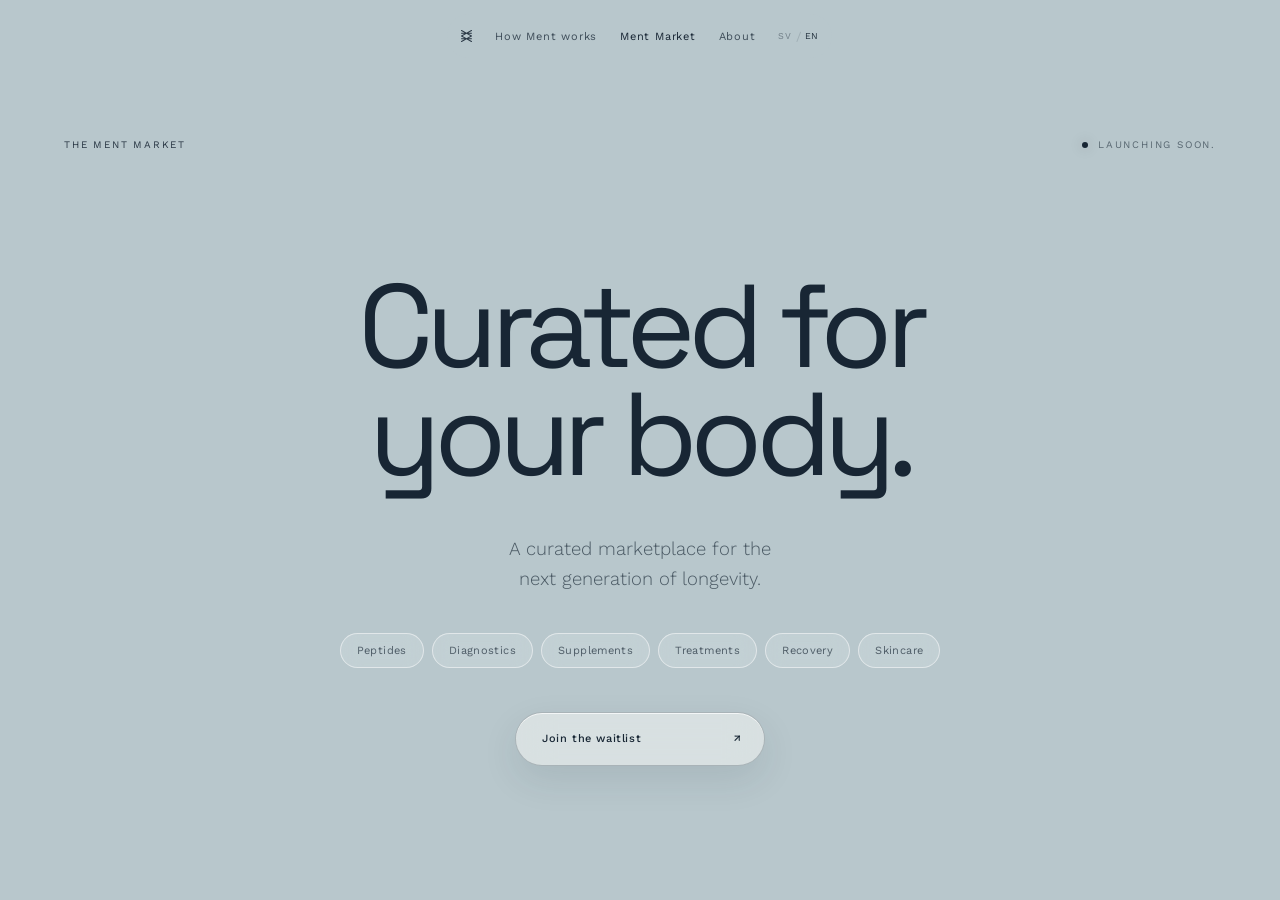
==== ment-market.html @ ce0fe3f0 "Redesign Ment landing pages and connect waitlist" ====
<!DOCTYPE html>
<html lang="sv">
<head>
  <meta charset="utf-8">
  <meta name="viewport" content="width=device-width, initial-scale=1">
  <title>Ment Market — Curated for your body</title>
  <meta name="description" content="The Ment Market. A curated marketplace for the next generation of longevity.">
  <meta name="theme-color" content="#b8c7cc">
  <link rel="icon" type="image/png" href="assets/logo.png">
  <link rel="preconnect" href="https://fonts.googleapis.com">
  <link rel="preconnect" href="https://fonts.gstatic.com" crossorigin>
  <link href="https://fonts.googleapis.com/css2?family=Space+Grotesk:wght@400;500&family=Work+Sans:wght@300;400;500&display=swap" rel="stylesheet">
  <link rel="stylesheet" href="style.css">
  <link rel="stylesheet" href="landing.css">
  <link rel="stylesheet" href="ment-market.css">
</head>
<body class="home-redesign market-page">
  <a class="skip-link" href="#main" data-i18n="skip">Hoppa till innehåll</a>

  <header class="ment-header" id="site-header">
    <div class="ment-header__glass">
      <a class="ment-header__logo" href="index.html" aria-label="Ment">
        <img src="assets/ment-logo.svg" alt="Ment" width="43" height="48">
      </a>
      <nav class="ment-nav" aria-label="Huvudmeny" data-i18n-aria-label="nav.label">
        <a href="index.html#sa-funkar-det" data-i18n="nav.how">Så funkar Ment</a>
        <a href="ment-market.html" class="is-current" aria-current="page" data-i18n="nav.market">Ment Market</a>
        <a href="om-oss.html" data-i18n="nav.about">Om oss</a>
      </nav>
      <div class="ment-header__actions">
        <span class="lang-switch" role="group" aria-label="Språk" data-i18n-aria-label="lang.label">
          <button type="button" data-lang="sv" aria-pressed="true">SV</button>
          <span class="lang-switch__sep" aria-hidden="true">/</span>
          <button type="button" data-lang="en" aria-pressed="false">EN</button>
        </span>
      </div>
    </div>
  </header>

  <main id="main" class="market-hero">
    <div class="market-hero__content">
      <div class="market-hero__topline">
        <p class="market-hero__eyebrow" data-i18n="market.eyebrow">THE MENT MARKET</p>
        <p class="market-hero__status" data-i18n="market.launching">Lanseras snart.</p>
      </div>

      <div class="market-hero__main">
        <h1 data-i18n="market.curated">Utvalt för din kropp.</h1>
        <p class="market-hero__description" data-i18n="market.description">En kurerad marknadsplats för nästa generations longevity.</p>

        <ul class="market-categories" aria-label="Kategorier" data-i18n-aria-label="market.categoriesLabel">
          <li data-i18n="market.category1">Peptider</li>
          <li data-i18n="market.category2">Diagnostik</li>
          <li data-i18n="market.category3">Kosttillskott</li>
          <li data-i18n="market.category4">Behandlingar</li>
          <li data-i18n="market.category5">Återhämtning</li>
          <li data-i18n="market.category6">Hudvård</li>
        </ul>

        <a class="market-hero__cta" href="index.html?waitlist=open#vantelistan">
          <span data-i18n="market.cta">Gå med i väntelistan</span>
          <span aria-hidden="true">↗</span>
        </a>
      </div>
    </div>
  </main>

  <script src="main.js"></script>
</body>
</html>
---- style.css ----
/* ===================================================================
   Ment Markers — landing page
   Design tokens follow the handoff spec exactly; see README.md.
   =================================================================== */

:root {
  /* Ink & text */
  --ink:          #4a3238;
  --ink-deep:     #3a262b;
  --ink-hover:    #5f434a;
  --text-2:       #5f434a;
  --text-3:       #6b4a52;
  --muted:        #9c757f;
  --nav:          #7a5b62;
  --nav-dim:      rgba(122, 91, 98, .55);
  --accent:       #c292a1;
  --selection:    #eacdd2;
  --surface:      #fdf9f6;
  --on-dark:      #fdf7f4;

  /* Card fills */
  --card-72:      rgba(255, 255, 255, .72);
  --card-50:      rgba(255, 255, 255, .5);
  --card-42:      rgba(255, 255, 255, .42);

  /* Lines */
  --line:         rgba(194, 146, 161, .32);
  --line-soft:    rgba(194, 146, 161, .28);
  --line-30:      rgba(194, 146, 161, .3);
  --line-input:   rgba(194, 146, 161, .4);
  --line-strong:  rgba(112, 72, 84, .8);
  --scrim:        rgba(40, 26, 30, .42);

  /* Type */
  --font-display: 'Cormorant Garamond', Georgia, serif;
  --font-body:    'Work Sans', -apple-system, BlinkMacSystemFont, 'Segoe UI', sans-serif;

  /* Rhythm */
  --gutter:       clamp(20px, 4vw, 44px);
  --section-gap:  clamp(120px, 18vh, 190px);

  /* Radii */
  --r-pill:       999px;
  --r-card:       28px;
  --r-value:      20px;
  --r-input:      14px;
  --r-data:       6px;

  /* Shadows */
  --shadow-dialog: 0 30px 80px rgba(74, 50, 56, .3);
  --shadow-header: 0 1px 0 rgba(194, 146, 161, .28);
}

* { box-sizing: border-box; }

html {
  background: var(--surface);
  scroll-behavior: smooth;
  scroll-padding-top: 84px;
}

body {
  margin: 0;
  padding: 0;
  overflow-x: hidden;
  min-height: 100vh;
  font-family: var(--font-body);
  font-weight: 300;
  color: var(--ink);
  -webkit-font-smoothing: antialiased;
  background: linear-gradient(180deg,
    #fdf9f6 0%,  #fdf6f3 9%,  #faeeec 20%, #f5e4e3 30%, #efd9da 38%,
    #e8cfd2 46%, #e0c6ca 54%, #d8c1c4 62%, #d3c2c3 70%, #cfc4c5 78%,
    #cdc6c8 84%, #cdc6c8 100%);
}

::selection { background: var(--selection); }

a { color: var(--text-3); text-decoration: none; transition: color .25s ease; }
a:hover { color: var(--accent); }

h1, h2, h3 { font-family: var(--font-display); font-weight: 300; margin: 0; }
p { margin: 0; }
ul { margin: 0; padding: 0; list-style: none; }
img { display: block; max-width: 100%; }
input, button { font-family: inherit; }

:focus-visible {
  outline: 2px solid var(--ink);
  outline-offset: 3px;
  border-radius: 4px;
}

.sr-only {
  position: absolute; width: 1px; height: 1px;
  padding: 0; margin: -1px; overflow: hidden;
  clip: rect(0 0 0 0); white-space: nowrap; border: 0;
}

.skip-link {
  position: absolute; left: var(--gutter); top: -100px; z-index: 100;
  background: var(--ink); color: var(--on-dark);
  padding: 12px 20px; border-radius: var(--r-pill); font-size: 13px;
  transition: top .2s ease;
}
.skip-link:focus { top: 14px; color: var(--on-dark); }

.eyebrow {
  font-size: 11px;
  letter-spacing: .24em;
  text-transform: uppercase;
  color: var(--muted);
}

/* ── Buttons ─────────────────────────────────────────────────────── */

.btn {
  display: inline-flex;
  align-items: center;
  gap: 12px;
  border: 0;
  border-radius: var(--r-pill);
  font-family: var(--font-body);
  font-size: 13.5px;
  letter-spacing: .03em;
  white-space: nowrap;
  cursor: pointer;
  transition: background .25s ease, color .25s ease;
}

.btn--primary {
  background: var(--ink);
  color: var(--on-dark);
  padding: 14px 16px 14px 26px;
}
.btn--primary:hover { background: var(--ink-hover); color: var(--on-dark); }

.btn__badge {
  display: flex; align-items: center; justify-content: center;
  width: 26px; height: 26px;
  border-radius: var(--r-pill);
  background: rgba(253, 247, 244, .18);
}

.btn--solid { padding: 15px 28px; letter-spacing: .04em; }
.btn--block { justify-content: center; width: 100%; }

.btn--outline {
  background: none;
  color: var(--ink);
  border: 1px solid rgba(74, 50, 56, .4);
  padding: 13px 26px;
  font-size: 13px;
  letter-spacing: .04em;
  align-self: flex-start;
}
.btn--outline:hover { background: rgba(74, 50, 56, .06); }

/* ── Header ──────────────────────────────────────────────────────── */

.site-header {
  position: fixed;
  top: 0; left: 0; right: 0;
  z-index: 50;
  display: flex;
  align-items: center;
  justify-content: space-between;
  gap: 24px;
  padding: 20px var(--gutter);
  background: transparent;
  will-change: transform;
  transition: transform .38s ease, background .3s ease, backdrop-filter .3s ease, box-shadow .3s ease;
}

.site-header.is-stuck {
  background: rgba(253, 249, 246, .82);
  backdrop-filter: blur(14px);
  -webkit-backdrop-filter: blur(14px);
  box-shadow: var(--shadow-header);
}
.site-header.is-hidden {
  transform: translateY(-105%);
  box-shadow: none;
}

.site-header__logo { display: flex; align-items: center; flex-shrink: 0; }
.site-header__logo img { height: 20px; width: auto; }

/* The links scroll horizontally when they no longer fit; the language
   toggle sits outside that scroller so it is always reachable. */
.site-header__right {
  display: flex;
  align-items: center;
  gap: clamp(16px, 2.4vw, 34px);
  min-width: 0;
}

.site-nav {
  display: flex;
  align-items: center;
  gap: clamp(16px, 2.4vw, 34px);
  font-size: 12.5px;
  letter-spacing: .06em;
  overflow-x: auto;
  scrollbar-width: none;
  -webkit-overflow-scrolling: touch;
}
.site-nav::-webkit-scrollbar { display: none; }
.site-nav a { color: var(--nav); white-space: nowrap; flex-shrink: 0; }
.site-nav a:hover,
.site-nav a.is-current { color: var(--ink); }

.lang-switch { display: flex; align-items: center; gap: 7px; flex-shrink: 0; font-size: 12.5px; }
.lang-switch button {
  background: none; border: 0; padding: 0; cursor: pointer;
  font-size: 12.5px; letter-spacing: .06em;
  color: var(--nav-dim);
  transition: color .25s ease;
}
.lang-switch button[aria-pressed="true"] { color: var(--ink); }
.lang-switch__sep { opacity: .4; color: var(--nav); }

.header-spacer { height: 64px; }

/* ── Hero ────────────────────────────────────────────────────────── */

.hero {
  position: relative;
  padding: clamp(40px, 7vh, 90px) var(--gutter) clamp(60px, 9vh, 120px);
}

.hero__title {
  margin-top: clamp(24px, 4vh, 48px);
  font-size: clamp(46px, 9vw, 132px);
  line-height: .92;
  letter-spacing: -.025em;
  max-width: 15ch;
  text-wrap: balance;
}

.hero__grid {
  display: grid;
  grid-template-columns: repeat(auto-fit, minmax(240px, 1fr));
  gap: clamp(32px, 5vw, 64px);
  margin-top: clamp(48px, 8vh, 96px);
  align-items: end;
}

.hero__body {
  max-width: 34ch;
  font-size: 14.5px;
  line-height: 1.8;
  color: var(--text-2);
  text-wrap: pretty;
}

.hero__cta {
  display: flex;
  flex-direction: column;
  align-items: flex-start;
  gap: 14px;
  max-width: 340px;
}
.hero__note { font-size: 12px; color: var(--muted); }

/* ── Din kropp, kartlagd ─────────────────────────────────────────── */

.mapped {
  position: relative;
  display: flex;
  flex-direction: column;
  align-items: center;
  justify-content: center;
  min-height: min(820px, 88vh);
  padding: clamp(90px, 14vh, 170px) var(--gutter) clamp(110px, 17vh, 210px);
}

.mapped__badges { position: absolute; inset: 0; pointer-events: none; }

.badge-float {
  position: absolute;
  left: var(--x);
  top: var(--y);
  animation: drift var(--dur) ease-in-out var(--delay) infinite;
}
.badge-float.drift2 { animation-name: drift2; }

.badge {
  display: inline-block;
  opacity: 0;
  transform: scale(.84);
  transition: opacity .55s ease, transform .7s cubic-bezier(.2, .9, .25, 1);
  border: 1px solid var(--line-strong);
  white-space: nowrap;
  backdrop-filter: blur(3px);
  -webkit-backdrop-filter: blur(3px);
}
.badge.is-in { opacity: 1; transform: scale(1); }

.badge--q {
  border-radius: var(--r-pill);
  padding: 11px 20px;
  font-size: 14px;
  color: var(--ink-deep);
  background: var(--card-72);
}
.badge--d {
  border-radius: var(--r-data);
  padding: 7px 13px;
  font-size: 12px;
  color: var(--ink);
  background: var(--card-50);
}

.mapped__title {
  position: relative;
  z-index: 2;
  text-align: center;
  font-size: clamp(48px, 8vw, 104px);
  line-height: 1;
  letter-spacing: -.02em;
  max-width: 11ch;
}

.mapped__body {
  position: relative;
  z-index: 2;
  margin-top: 26px;
  max-width: 34ch;
  text-align: center;
  font-size: 14px;
  line-height: 1.8;
  color: var(--text-3);
  text-wrap: pretty;
}

@keyframes drift  { 0%, 100% { transform: translateY(0) } 50% { transform: translateY(-14px) } }
@keyframes drift2 { 0%, 100% { transform: translateY(0) } 50% { transform: translateY(11px) } }

/* ── Vad vi mäter ────────────────────────────────────────────────── */

.measure {
  position: relative;
  display: grid;
  grid-template-columns: repeat(auto-fit, minmax(280px, 1fr));
  gap: clamp(40px, 6vw, 70px);
  align-items: start;
  padding: 0 var(--gutter) var(--section-gap);
}

.measure__nav { display: flex; flex-direction: column; gap: 14px; }
.measure__nav .eyebrow { margin-bottom: 6px; }

.measure__tabs { display: flex; flex-direction: column; gap: 14px; align-items: flex-start; }
.measure__tabs button {
  background: none; border: 0; padding: 0;
  text-align: left;
  cursor: pointer;
  font-family: var(--font-display);
  font-weight: 300;
  font-size: 26px;
  line-height: 1.25;
  color: var(--nav-dim);
  transition: color .25s ease, font-size .25s ease;
}
.measure__tabs button[aria-selected="true"] { font-size: 30px; color: var(--ink); }
.measure__tabs button:hover { color: var(--text-3); }

.measure__panel {
  display: flex;
  flex-direction: column;
  gap: 22px;
  padding-top: 52px;
}
.measure__panel:focus-visible { outline-offset: 8px; }

.measure__source {
  max-width: 56ch;
  font-size: 14px;
  line-height: 1.8;
  color: var(--text-2);
  text-wrap: pretty;
}

.chips { display: flex; flex-wrap: wrap; gap: 9px; max-width: 760px; }
.chip {
  border-radius: var(--r-pill);
  padding: 8px 16px;
  font-size: 13px;
  color: var(--ink-deep);
  background: var(--card-72);
  border: 1px solid var(--line-strong);
}

/* ── Från data till beslut ───────────────────────────────────────── */

.steps { position: relative; padding: 0 var(--gutter) var(--section-gap); }

.steps__title {
  margin: 18px 0 clamp(24px, 4vh, 48px);
  font-size: clamp(34px, 5vw, 64px);
  line-height: 1.05;
  letter-spacing: -.02em;
}

.step {
  display: grid;
  grid-template-columns: repeat(auto-fit, minmax(240px, 1fr));
  gap: clamp(28px, 5vw, 72px);
  align-items: center;
  padding: clamp(28px, 4vw, 52px) 0;
}
.step + .step { border-top: 1px solid var(--line-soft); }

.step__text { display: flex; flex-direction: column; gap: 12px; max-width: 34ch; }
.step__num { font-family: var(--font-display); font-size: 34px; line-height: 1; color: var(--accent); }
.step__heading { font-size: 30px; line-height: 1.1; }
.step__body { font-size: 14px; line-height: 1.8; color: var(--text-2); }

.step__media {
  position: relative;
  width: clamp(150px, 17vw, 210px);
  aspect-ratio: 1;
  border-radius: var(--r-pill);
  background: var(--card-42);
  border: 1px solid var(--line-30);
  overflow: hidden;
  justify-self: center;
}
.step__media img { position: absolute; inset: 0; width: 100%; height: 100%; object-fit: cover; }

/* ── Founding members ────────────────────────────────────────────── */

.founding { position: relative; padding: 0 var(--gutter) var(--section-gap); }

.founding__grid {
  display: grid;
  grid-template-columns: repeat(auto-fit, minmax(300px, 1fr));
  gap: clamp(36px, 6vw, 80px);
  align-items: start;
  border-top: 1px solid var(--line);
  padding-top: 22px;
}

.founding__intro { display: flex; flex-direction: column; gap: 18px; max-width: 34ch; }
.founding__title { font-size: clamp(34px, 5vw, 64px); line-height: 1.02; letter-spacing: -.02em; }
.founding__body { font-size: 14px; line-height: 1.8; color: var(--text-2); text-wrap: pretty; }

.offer {
  display: flex;
  flex-direction: column;
  gap: 24px;
  background: var(--card-50);
  border: 1px solid var(--line);
  border-radius: var(--r-card);
  padding: clamp(26px, 3vw, 38px);
}

.offer__price { display: flex; align-items: baseline; gap: 12px; flex-wrap: wrap; }
.offer__amount {
  font-family: var(--font-display);
  font-size: clamp(40px, 5vw, 58px);
  line-height: 1;
  letter-spacing: -.02em;
}
.offer__qualifier { font-size: 12px; letter-spacing: .04em; color: var(--muted); }

.offer__list {
  display: flex;
  flex-direction: column;
  gap: 12px;
  padding: 18px 0;
  border-top: 1px solid var(--line-soft);
  border-bottom: 1px solid var(--line-soft);
  font-size: 13.5px;
  color: var(--ink);
}

.offer button { align-self: flex-start; }
.offer__fineprint { font-size: 11.5px; line-height: 1.7; color: var(--muted); }

/* ── Väntelistan ─────────────────────────────────────────────────── */

.waitlist {
  position: relative;
  min-height: min(980px, 100vh);
  overflow: hidden;
  padding: 79px var(--gutter) 0;
}

.waitlist__portrait {
  position: absolute;
  right: 0;
  bottom: 0;
  height: min(100%, 940px);
  max-width: 60%;
  pointer-events: none;
}
.waitlist__portrait img {
  height: 100%;
  width: auto;
  object-fit: contain;
  object-position: bottom right;
}

.waitlist__content {
  position: relative;
  z-index: 2;
  display: flex;
  flex-direction: column;
  gap: 28px;
  width: min(46%, 560px);
}

.waitlist__title {
  font-size: clamp(52px, 8vw, 96px);
  line-height: .98;
  letter-spacing: -.02em;
  color: var(--ink);
}

.waitlist__body {
  width: 260px;
  max-width: 100%;
  font-size: 13.5px;
  line-height: 1.8;
  color: var(--text-3);
  text-wrap: pretty;
}

.waitlist__form {
  display: flex;
  align-items: center;
  gap: 14px;
  width: min(320px, 80vw);
  border-bottom: 1px solid rgba(74, 50, 56, .35);
  padding-bottom: 11px;
}
.waitlist__form input {
  flex: 1;
  min-width: 0;
  background: none;
  border: none;
  outline: none;
  font-size: 13.5px;
  font-weight: 300;
  color: var(--ink);
}
.waitlist__form input::placeholder { color: rgba(74, 50, 56, .5); }
.waitlist__form button {
  background: none; border: 0; padding: 0; cursor: pointer;
  font-size: 13.5px; letter-spacing: .04em;
  color: var(--ink);
  white-space: nowrap;
}
.waitlist__form button:hover { color: var(--text-3); }

/* ── Om oss ──────────────────────────────────────────────────────── */

.about-intro {
  position: relative;
  padding: clamp(40px, 7vh, 90px) var(--gutter) clamp(70px, 10vh, 130px);
}
.about-intro__title {
  margin-top: clamp(24px, 4vh, 44px);
  font-size: clamp(44px, 8vw, 112px);
  line-height: .94;
  letter-spacing: -.025em;
  max-width: 16ch;
  text-wrap: balance;
}
.about-intro__grid {
  display: grid;
  grid-template-columns: repeat(auto-fit, minmax(260px, 1fr));
  gap: clamp(32px, 5vw, 64px);
  margin-top: clamp(48px, 8vh, 88px);
  align-items: start;
}
.about-intro__body {
  max-width: 36ch;
  font-size: 14.5px;
  line-height: 1.8;
  color: var(--text-2);
  text-wrap: pretty;
}
.about-intro__body--muted { color: var(--muted); }

.founders { position: relative; padding: 0 var(--gutter) clamp(110px, 16vh, 180px); }

.founders__label {
  display: flex;
  justify-content: space-between;
  gap: 32px;
  flex-wrap: wrap;
  border-top: 1px solid var(--line);
  padding-top: 20px;
}

.founders__grid {
  display: grid;
  grid-template-columns: repeat(auto-fit, minmax(300px, 1fr));
  gap: clamp(40px, 6vw, 72px);
  margin-top: clamp(40px, 6vh, 64px);
}

.founder { display: flex; flex-direction: column; gap: 22px; }
.founder__portrait {
  position: relative;
  width: clamp(180px, 22vw, 260px);
  aspect-ratio: 1;
  border-radius: var(--r-pill);
  overflow: hidden;
  background: var(--card-42);
  border: 1px solid var(--line-30);
}
.founder__portrait img { position: absolute; inset: 0; width: 100%; height: 100%; object-fit: cover; }
.founder__name { font-size: 34px; line-height: 1.1; }
.founder__role { margin-top: 8px; }
.founder__bio {
  max-width: 44ch;
  font-size: 14px;
  line-height: 1.85;
  color: var(--text-2);
  text-wrap: pretty;
}

.values { position: relative; padding: 0 var(--gutter) clamp(110px, 16vh, 180px); }
.values__title {
  margin-bottom: clamp(32px, 5vh, 56px);
  font-size: clamp(32px, 4.6vw, 58px);
  line-height: 1.05;
  letter-spacing: -.02em;
}
.values__grid {
  display: grid;
  grid-template-columns: repeat(auto-fit, minmax(280px, 1fr));
  gap: clamp(24px, 3vw, 40px);
}
.value {
  display: flex;
  flex-direction: column;
  gap: 12px;
  background: var(--card-42);
  border: 1px solid var(--line-30);
  border-radius: var(--r-value);
  padding: 26px 28px;
}
.value__title { font-size: 26px; line-height: 1.15; }
.value__body { font-size: 13.5px; line-height: 1.8; color: var(--text-2); }

.about-waitlist {
  position: relative;
  display: flex;
  flex-direction: column;
  align-items: center;
  gap: 26px;
  padding: clamp(90px, 14vh, 150px) var(--gutter);
}
.about-waitlist__title {
  text-align: center;
  font-size: clamp(38px, 6vw, 84px);
  line-height: 1;
  letter-spacing: -.02em;
  max-width: 18ch;
  text-wrap: balance;
}
.about-waitlist__body {
  max-width: 34ch;
  text-align: center;
  font-size: 13.5px;
  line-height: 1.8;
  color: var(--text-3);
}
.about-waitlist .waitlist__form { width: min(340px, 86vw); }

/* ── Footer ──────────────────────────────────────────────────────── */

.site-footer {
  position: relative;
  display: flex;
  justify-content: space-between;
  align-items: center;
  gap: 24px;
  flex-wrap: wrap;
  padding: 26px var(--gutter) 34px;
  font-size: 11.5px;
  color: rgba(74, 50, 56, .7);
}
.site-footer__mark { letter-spacing: .18em; }
.site-footer a { color: rgba(74, 50, 56, .9); }

/* ── Responsive ──────────────────────────────────────────────────── */

@media (max-width: 900px) {
  /* Stacked treatment: text in flow first, portrait beneath it. */
  .waitlist {
    display: flex;
    flex-direction: column;
    min-height: 0;
    padding: clamp(60px, 10vh, 90px) var(--gutter) 0;
  }
  .waitlist__content { width: 100%; order: 1; }
  .waitlist__portrait {
    position: relative;
    order: 2;
    right: auto; bottom: auto;
    height: auto;
    max-width: 100%;
    width: min(520px, 100%);
    margin: 40px auto 0;
  }
  .waitlist__portrait img { width: 100%; height: auto; }
  .waitlist__body { width: 100%; max-width: 40ch; }
}

@media (max-width: 640px) {
  html { scroll-padding-top: 76px; }
  .site-nav { font-size: 12px; }
  .mapped { min-height: min(680px, 82vh); }
  .badge--q { font-size: 12.5px; padding: 9px 15px; }
  .badge--d { font-size: 11px; padding: 6px 10px; }
  .measure__panel { padding-top: 8px; }
  .step__media { width: min(210px, 62vw); }
}

/* ── Reduced motion ──────────────────────────────────────────────── */

@media (prefers-reduced-motion: reduce) {
  html { scroll-behavior: auto; }
  .badge-float { animation: none; }
  .badge { opacity: 1; transform: none; transition: none; }
  * { transition-duration: .01ms !important; }
}
---- landing.css ----
/* Ment 2026 landing page — scoped so om-oss.html keeps its original layout. */
.home-redesign {
  --ment-ink: #182634;
  --ment-ink-soft: #344552;
  --ment-blue: #b8c7cc;
  --ment-blue-light: #d9e1e3;
  --ment-mist: #edf0ed;
  --ment-cream: #f3f0e9;
  --ment-warm: #d7c8ba;
  --ment-line: rgba(24, 38, 52, .18);
  --ment-glass: rgba(241, 245, 245, .58);
  --ment-display: 'Space Grotesk', sans-serif;
  --ment-body: 'Work Sans', sans-serif;
  margin: 0;
  color: var(--ment-ink);
  background: var(--ment-blue);
  font-family: var(--ment-body);
  font-weight: 400;
}

.home-redesign h1,
.home-redesign h2,
.home-redesign h3 { font-family: var(--ment-display); font-weight: 500; }
.home-redesign .skip-link { background: var(--ment-ink); }
.home-redesign .ment-kicker {
  font-size: 11px;
  font-weight: 600;
  letter-spacing: .2em;
  line-height: 1.4;
  text-transform: uppercase;
}

/* Glass navigation */
.ment-header {
  position: fixed;
  z-index: 100;
  top: 14px;
  left: 0;
  right: 0;
  display: flex;
  justify-content: center;
  padding: 0 9px;
  pointer-events: none;
  transition: transform .35s ease;
}
.ment-header.is-hidden { transform: translateY(-140%); }
.ment-header__glass {
  width: fit-content;
  max-width: 100%;
  min-height: 44px;
  display: grid;
  grid-template-columns: 11px auto auto;
  align-items: center;
  gap: 23px;
  padding: 4px 13px;
  border: 1px solid transparent;
  border-radius: 999px;
  background: transparent;
  box-shadow: none;
  backdrop-filter: blur(0) saturate(100%);
  -webkit-backdrop-filter: blur(0) saturate(100%);
  pointer-events: auto;
  transition: background .35s ease, border-color .35s ease, box-shadow .35s ease, backdrop-filter .35s ease;
}
.ment-header.is-stuck .ment-header__glass {
  border-color: rgba(255,255,255,.2);
  background: rgba(61,75,92,.66);
  box-shadow: inset 0 1px 0 rgba(255,255,255,.15), 0 14px 38px rgba(25,38,49,.16);
  backdrop-filter: blur(20px) saturate(115%);
  -webkit-backdrop-filter: blur(20px) saturate(115%);
}
.ment-header__logo { display: inline-flex; align-items: center; }
.ment-header__logo img { width: 11px; height: auto; opacity: .9; transition: filter .35s ease; }
.ment-header.is-stuck .ment-header__logo img { filter: brightness(0) invert(1); }
.ment-nav { display: flex; align-items: center; justify-content: center; gap: 23px; }
.ment-nav a {
  color: rgba(24,38,52,.9);
  font-size: 11px;
  font-weight: 400;
  letter-spacing: .07em;
  white-space: nowrap;
  transition: color .35s ease, opacity .25s ease;
}
.ment-nav a:hover { opacity: .62; }
.ment-header.is-stuck .ment-nav a { color: rgba(255,255,255,.9); }
.ment-header__actions { display: flex; align-items: center; gap: 14px; }
.home-redesign .lang-switch { gap: 4px; }
.home-redesign .lang-switch button { color: rgba(24,38,52,.45); font-size: 9px; transition: color .35s ease; }
.home-redesign .lang-switch button[aria-pressed="true"] { color: rgba(24,38,52,.92); }
.home-redesign .lang-switch__sep { color: rgba(24,38,52,.38); transition: color .35s ease; }
.home-redesign .ment-header.is-stuck .lang-switch button { color: rgba(255,255,255,.5); }
.home-redesign .ment-header.is-stuck .lang-switch button[aria-pressed="true"] { color: rgba(255,255,255,.96); }
.home-redesign .ment-header.is-stuck .lang-switch__sep { color: rgba(255,255,255,.45); }
.header-cta {
  display: none;
  align-items: center;
  min-height: 44px;
  padding: 0 17px;
  border-radius: 999px;
  background: var(--ment-ink);
  color: white;
  font-size: 12px;
  font-weight: 500;
  letter-spacing: .03em;
}
.header-cta:hover { color: white; background: #30414e; }

/* Hero */
.ment-hero {
  position: relative;
  min-height: 100svh;
  overflow: hidden;
  display: grid;
  place-items: start center;
  padding: clamp(108px, 13vh, 142px) clamp(22px, 5vw, 72px) 44px;
  color: var(--ment-ink);
  background: var(--ment-blue);
  isolation: isolate;
}
.ment-hero::before { content: ''; position: absolute; inset: 0; z-index: -2; pointer-events: none; }
.ment-hero__copy {
  position: relative;
  z-index: 3;
  width: min(760px, 100%);
  text-align: center;
  display: flex;
  flex-direction: column;
  align-items: center;
}
.ment-hero__copy h1 {
  max-width: none;
  font-size: clamp(25px, 2.5vw, 38px);
  line-height: 1.3;
  letter-spacing: .15em;
  text-transform: uppercase;
  text-wrap: balance;
}
.ment-hero__copy h1 span { display: block; }
.ment-hero__copy h1 span + span { margin-top: clamp(18px, 2.3vh, 30px); }
.ment-hero__body {
  max-width: 54ch;
  margin-top: 24px;
  color: rgba(24, 38, 52, .74);
  font-size: clamp(14px, 1.2vw, 17px);
  line-height: 1.72;
  text-wrap: balance;
}
.glass-button {
  display: inline-flex;
  align-items: center;
  justify-content: space-between;
  gap: 28px;
  min-width: 228px;
  min-height: 56px;
  margin-top: 28px;
  padding: 0 12px 0 24px;
  border: 1px solid rgba(24, 38, 52, .25);
  border-radius: 999px;
  color: var(--ment-ink);
  background: rgba(249,249,246,.72);
  box-shadow: inset 0 1px 0 rgba(255,255,255,.82), 0 14px 35px rgba(34,48,58,.1);
  backdrop-filter: blur(15px);
  -webkit-backdrop-filter: blur(15px);
  font-size: 12px;
  font-weight: 600;
  letter-spacing: .1em;
  text-transform: uppercase;
}
.glass-button > span:last-child {
  display: grid;
  place-items: center;
  width: 34px;
  height: 34px;
  border-radius: 50%;
  background: rgba(184,199,204,.52);
}
.glass-button:hover { color: var(--ment-ink); transform: translateY(-2px); }
.ment-hero__flower {
  position: absolute;
  z-index: 1;
  left: 50%;
  bottom: 5%;
  width: min(760px, 72vh, 70vw);
  aspect-ratio: 1;
  transform: translateX(-50%);
}
.ment-hero__flower-animation { position: absolute; z-index: 1; inset: 0; width: 100%; height: 100%; object-fit: contain; filter: drop-shadow(0 28px 30px rgba(67,67,60,.12)); }
.ment-hero__caption {
  position: absolute;
  z-index: 4;
  left: 50%;
  bottom: 18px;
  width: min(680px, calc(100% - 44px));
  transform: translateX(-50%);
  color: rgba(24,38,52,.7);
  font-size: clamp(12px, 1.05vw, 14px);
  line-height: 1.5;
  letter-spacing: .015em;
  text-align: center;
  text-wrap: balance;
}
.ment-hero__flower-cta {
  position: absolute;
  z-index: 3;
  left: 50%;
  top: 51%;
  transform: translate(-50%, -50%);
  display: grid;
  place-items: center;
  width: clamp(178px, 16vw, 280px);
  min-height: clamp(54px, 5.4vw, 78px);
  border: 1px solid rgba(255,255,255,.32);
  border-radius: 999px;
  color: rgba(255,255,255,.94);
  background: rgba(61,75,92,.66);
  box-shadow: inset 0 1px 0 rgba(255,255,255,.15), 0 14px 38px rgba(25,38,49,.16);
  font-size: clamp(13px, 1.35vw, 20px);
  font-weight: 400;
  letter-spacing: .24em;
  text-transform: uppercase;
  backdrop-filter: blur(20px) saturate(115%);
  -webkit-backdrop-filter: blur(20px) saturate(115%);
}
.ment-hero__flower-cta:hover { color: white; background: rgba(61,75,92,.82); }
.ment-hero__flower-fallback { position: absolute; inset: 14%; opacity: .9; filter: drop-shadow(0 28px 30px rgba(67,67,60,.14)); }
.ment-hero__flower-fallback::after {
  content: '';
  position: absolute;
  inset: 28%;
  border-radius: 50%;
  background: radial-gradient(circle, #a89783 0 9%, #d2c4b2 28%, #eee8dd 58%, rgba(238,232,221,0) 72%);
}
.ment-hero__flower-fallback span {
  position: absolute;
  left: 25%; top: 8%;
  width: 50%; height: 84%;
  border-radius: 50% 45% 55% 48%;
  transform-origin: 50% 62%;
  background: radial-gradient(ellipse at 50% 20%, #fff 0, #e9e2d7 46%, #c4b29c 100%);
  box-shadow: inset 0 -10px 28px rgba(122,100,76,.18);
}
.ment-hero__flower-fallback span:nth-child(2) { transform: rotate(60deg); }
.ment-hero__flower-fallback span:nth-child(3) { transform: rotate(120deg); }
.ment-hero__flower-fallback span:nth-child(4) { transform: rotate(180deg); }
.ment-hero__flower-fallback span:nth-child(5) { transform: rotate(240deg); }
.ment-hero__flower-fallback span:nth-child(6) { transform: rotate(300deg); }

.signal-strip {
  display: flex;
  justify-content: space-between;
  gap: 28px;
  overflow: hidden;
  padding: 18px clamp(22px, 5vw, 72px);
  border-bottom: 1px solid var(--ment-line);
  background: var(--ment-ink);
  color: white;
  font-size: 10px;
  letter-spacing: .18em;
  white-space: nowrap;
}
.signal-strip span::before { content: '✦'; margin-right: clamp(18px, 3vw, 42px); color: var(--ment-blue); }

/* Product story */
.platform { min-height: 900px; display: grid; grid-template-columns: .82fr 1.18fr; gap: clamp(50px, 7vw, 110px); align-items: center; padding: clamp(90px, 12vw, 170px) clamp(22px, 5vw, 72px); background: var(--ment-blue); }
.platform__intro h2 { margin-top: 24px; font-size: clamp(48px, 6.5vw, 96px); line-height: .98; letter-spacing: -.055em; }
.platform__intro > p:last-child { max-width: 42ch; margin-top: 34px; color: rgba(24,38,52,.72); font-size: 15px; line-height: 1.75; }
.platform__visual { position: relative; min-height: 640px; }
.twin-card { position: absolute; padding: 24px; border: 1px solid rgba(255,255,255,.55); border-radius: 24px; background: rgba(243,246,246,.58); box-shadow: 0 28px 70px rgba(36,54,64,.11); backdrop-filter: blur(18px); -webkit-backdrop-filter: blur(18px); }
.twin-card__label { display: block; font-size: 9px; font-weight: 600; letter-spacing: .16em; opacity: .6; }
.twin-card--score { top: 4%; left: 4%; width: 240px; height: 248px; }
.twin-card--score strong { position: relative; z-index: 2; display: inline-block; margin-top: 58px; font-size: 68px; font-weight: 400; line-height: 1; }
.twin-card--score small { font-size: 12px; opacity: .58; }
.score-ring { position: absolute; right: 18px; bottom: 14px; width: 145px; height: 145px; border: 1px solid rgba(24,38,52,.15); border-radius: 50%; box-shadow: inset 0 0 0 17px rgba(255,255,255,.16), inset 0 0 0 18px rgba(24,38,52,.08); }
.score-ring::after { content: ''; position: absolute; top: 12px; left: 50%; width: 8px; height: 8px; border-radius: 50%; background: var(--ment-ink); }
.twin-card--trend { top: 27%; right: 0; width: min(390px, 66%); height: 250px; }
.twin-card--trend strong, .twin-card--action strong { display: block; max-width: 18ch; margin-top: 20px; font-size: 20px; line-height: 1.35; }
.twin-card--trend svg { position: absolute; left: 22px; right: 22px; bottom: 20px; width: calc(100% - 44px); height: 95px; overflow: visible; }
.twin-card--trend path { fill: none; stroke: var(--ment-ink); stroke-width: 2; }
.twin-card--action { left: 14%; bottom: 0; width: min(390px, 68%); min-height: 210px; }
.twin-card--action p { margin-top: 14px; color: rgba(24,38,52,.66); font-size: 12px; line-height: 1.6; }
.data-orbit { position: absolute; inset: 8%; border: 1px solid rgba(24,38,52,.15); border-radius: 50%; animation: orbit 38s linear infinite; }
.data-orbit::before { content: ''; position: absolute; inset: 20%; border: 1px dashed rgba(24,38,52,.16); border-radius: 50%; }
.data-orbit span { position: absolute; display: grid; place-items: center; width: 54px; height: 32px; border: 1px solid rgba(255,255,255,.7); border-radius: 999px; background: rgba(243,246,246,.65); font-size: 10px; }
.data-orbit span:nth-child(1) { top: 4%; left: 42%; }.data-orbit span:nth-child(2) { right: -3%; top: 45%; }.data-orbit span:nth-child(3) { bottom: 2%; left: 38%; }.data-orbit span:nth-child(4) { left: -3%; top: 45%; }
@keyframes orbit { to { transform: rotate(360deg); } }
@property --glow-x { syntax: '<percentage>'; inherits: false; initial-value: 0%; }
@property --glow-y { syntax: '<percentage>'; inherits: false; initial-value: 0%; }
@keyframes glow-border-path {
  0%, 100% { --glow-x: 0%; --glow-y: 0%; }
  25% { --glow-x: 100%; --glow-y: 0%; }
  50% { --glow-x: 100%; --glow-y: 100%; }
  75% { --glow-x: 0%; --glow-y: 100%; }
}

/* Ment digital twin — original 2.5D avatar from the supplied design export. */
.platform.platform--avatar {
  --avatar-bleed: clamp(140px, 18vh, 190px);
  position: relative;
  z-index: 1;
  display: block;
  min-height: 900px;
  overflow: visible;
  padding: clamp(82px, 9vh, 110px) clamp(22px, 7vw, 94px) clamp(110px, 13vh, 150px);
  color: var(--ment-ink);
  background: var(--ment-blue);
  isolation: isolate;
}
.platform--avatar::after { content: ''; position: absolute; z-index: 0; inset: 0; pointer-events: none; }
.avatar-canvas-wrap {
  position: absolute;
  z-index: 1;
  top: calc(var(--avatar-bleed) * -1);
  right: 0;
  bottom: calc(var(--avatar-bleed) * -1);
  left: 0;
  pointer-events: none;
}
#ment-avatar-canvas { display: block; width: 100%; height: 100%; }
.avatar-steps {
  position: relative;
  z-index: 3;
  display: flex;
  flex-direction: column;
  gap: clamp(22px, 4vh, 34px);
  width: min(760px, 72vw);
}
.avatar-step {
  min-height: 104px;
  display: grid;
  grid-template-columns: 1fr;
  align-content: center;
  gap: 10px;
  padding: 20px clamp(28px, 4vw, 58px);
  border: 1px solid rgba(255,255,255,.46);
  border-radius: 30px;
  background: rgba(235,240,240,.5);
  box-shadow: inset 0 1px 0 rgba(255,255,255,.35), 0 18px 42px rgba(24,38,52,.12);
  backdrop-filter: blur(17px) saturate(85%);
  -webkit-backdrop-filter: blur(17px) saturate(85%);
}
.avatar-reveal-ready .avatar-step { opacity: 0; transition: opacity .72s ease; }
.avatar-reveal-ready .avatar-step.is-visible { opacity: 1; }
.avatar-step > span {
  font-family: var(--ment-display);
  font-size: clamp(20px, 2.2vw, 28px);
  line-height: 1;
  letter-spacing: -.025em;
  color: rgba(24,38,52,.84);
}
.avatar-step p {
  max-width: 58ch;
  color: rgba(24,38,52,.9);
  font-size: clamp(13px, 1.3vw, 16px);
  line-height: 1.45;
  text-align: left;
  text-wrap: balance;
}
.avatar-steps__outro {
  margin: 30px 0 0 clamp(20px, 5vw, 60px);
  color: rgba(24,38,52,.76);
  font-size: clamp(12px, 1.25vw, 15px);
  line-height: 1.6;
  text-wrap: balance;
}

/* Ment app — dark product showcase */
.app-showcase { position: relative; z-index: 2; overflow: hidden; display: grid; grid-template-columns: minmax(340px, .88fr) minmax(0, 1.12fr); gap: clamp(44px, 7vw, 110px); align-items: center; min-height: 710px; margin: clamp(16px, 2vw, 28px); padding: clamp(58px, 7vw, 90px) clamp(22px, 6vw, 90px); border: 1px solid rgba(255,255,255,.2); border-radius: clamp(32px, 4vw, 54px); color: rgba(255,255,255,.92); background: #46515f; box-shadow: 0 24px 64px rgba(35,53,63,.13); isolation: isolate; }
.app-showcase::before { content: ''; position: absolute; z-index: -1; inset: 0; background: linear-gradient(115deg, rgba(12,22,31,.08), rgba(12,22,31,.02) 48% 76%, rgba(19,28,37,.18)); }
.app-showcase__waves { position: absolute; z-index: -2; inset: 0; width: 100%; height: 100%; opacity: .94; }
.app-showcase__visual { position: relative; min-height: 580px; display: grid; place-items: center; }
.ment-app-panel { --ment-app-accent: #bfd9e3; width: min(325px, 100%); min-height: 655px; padding: 25px 21px 22px; border: 1px solid rgba(255,255,255,.62); border-radius: 52px; color: #303a47; background: linear-gradient(160deg, #fbfaf7 0%, #f5f1ec 58%, #e8e1d8 100%); box-shadow: inset 0 1px 0 rgba(255,255,255,.9), 0 34px 75px rgba(14,21,29,.25); }
.ment-app-panel__bar { display: flex; justify-content: space-between; color: rgba(48,58,71,.68); font-size: 10px; letter-spacing: .06em; }
.ment-app-panel__profile { display: grid; grid-template-columns: 43px 1fr; gap: 13px; align-items: center; margin-top: 26px; }
.ment-app-panel__avatar { display: grid; place-items: center; width: 43px; height: 43px; border-radius: 50%; color: #384c58; background: linear-gradient(135deg, #f1f6f7, var(--ment-app-accent)); font-family: Georgia, serif; font-size: 23px; }
.ment-app-panel__profile div { display: grid; gap: 8px; }
.ment-app-panel__profile strong { font-size: 15px; font-weight: 500; }
.ment-app-panel__profile div span { font-size: 9px; letter-spacing: .18em; }
.ment-app-panel__card { margin-top: 24px; padding: 24px 17px 27px; border: 1px solid rgba(139,125,108,.18); border-radius: 28px; background: rgba(255,255,255,.3); text-align: center; }
.ment-app-panel__label { display: block; font-size: 9px; letter-spacing: .24em; }
.ment-app-panel__score { position: relative; width: 150px; height: 150px; display: grid; place-content: center; gap: 5px; margin: 20px auto 18px; border-radius: 50%; background: conic-gradient(var(--ment-app-accent) 0 23%, #d1d4d6 23% 100%); }
.ment-app-panel__score::before { content: ''; position: absolute; inset: 9px; border-radius: 50%; background: #f8f5f1; }
.ment-app-panel__score strong, .ment-app-panel__score span { position: relative; z-index: 1; }
.ment-app-panel__score strong { font-family: Georgia, serif; font-size: 56px; font-weight: 400; line-height: .9; }
.ment-app-panel__score span { font-size: 8px; letter-spacing: .2em; }
.ment-app-panel__pill { width: fit-content; margin: 0 auto; padding: 9px 17px; border: 1px solid rgba(102,142,158,.18); border-radius: 999px; color: rgba(48,58,71,.8); background: rgba(191,217,227,.3); font-size: 10px; }
.ment-app-panel__focus { margin-top: 26px; text-align: left; }
.ment-app-panel__focus ul { display: grid; gap: 11px; margin-top: 16px; }
.ment-app-panel__focus li { position: relative; padding-left: 21px; font-size: 11px; }
.ment-app-panel__focus li::before { content: ''; position: absolute; left: 1px; top: .45em; width: 6px; height: 6px; border-radius: 50%; background: var(--ment-app-accent); box-shadow: 0 0 7px rgba(191,217,227,.36); }
.ment-app-panel__system { display: flex; justify-content: space-between; align-items: center; gap: 12px; margin-top: 16px; padding: 17px 16px; border: 1px solid rgba(139,125,108,.18); border-radius: 23px; background: rgba(255,255,255,.2); }
.ment-app-panel__system div { display: grid; gap: 5px; }
.ment-app-panel__system strong { font-family: Georgia, serif; font-size: 28px; font-weight: 400; }
.ment-app-panel__system span { font-size: 8px; letter-spacing: .18em; }
.ment-app-panel__system p { padding: 9px 12px; border-radius: 999px; color: #384c58; background: var(--ment-app-accent); font-size: 9px; }
.app-showcase__copy { position: relative; z-index: 1; }
.app-showcase__copy .ment-kicker { color: rgba(235,222,207,.72); }
.app-showcase__copy h2 { max-width: 12ch; margin-top: 28px; color: #f3f0e9; font-size: clamp(46px, 6.2vw, 88px); line-height: .97; letter-spacing: -.058em; }
.app-showcase__launch { display: inline-flex; align-items: center; gap: 14px; margin-top: 38px; color: rgba(243,240,233,.72); font-size: 12px; letter-spacing: .14em; text-transform: uppercase; }
.app-showcase__launch::before { content: ''; width: 34px; height: 1px; background: rgba(235,222,207,.66); }

/* Early access */
.membership {
  position: relative;
  z-index: 2;
  overflow: hidden;
  isolation: isolate;
  margin: clamp(16px, 2vw, 28px);
  padding: clamp(72px, 8vw, 112px) clamp(22px, 5vw, 72px);
  border: 1px solid rgba(255,255,255,.2);
  border-radius: clamp(32px, 4vw, 54px);
  color: white;
  background: var(--ment-ink);
  box-shadow: 0 24px 64px rgba(35,53,63,.13);
}
.membership::after { content: ''; position: absolute; z-index: -1; inset: 0; background: linear-gradient(180deg, rgba(15,25,34,.2), rgba(15,25,34,.08) 45%, rgba(15,25,34,.28)); pointer-events: none; }
.membership-waves { position: absolute; z-index: -2; inset: 0; width: 100%; height: 100%; opacity: .92; }
.membership > :not(.membership-waves) { position: relative; z-index: 1; }
.membership__heading { width: min(980px, 100%); display: grid; grid-template-columns: minmax(0, 1fr) minmax(270px, .62fr); column-gap: clamp(42px, 7vw, 96px); align-items: end; margin: 0 auto clamp(34px, 4vw, 50px); }
.membership__heading > .ment-kicker { grid-column: 1; grid-row: 1; }
.membership__location { display: inline-flex; align-items: center; gap: 11px; margin-top: 28px; padding: 10px 14px; border: 1px solid rgba(255,255,255,.22); border-radius: 999px; color: rgba(255,255,255,.8); background: rgba(255,255,255,.065); font-size: 9px; letter-spacing: .15em; }
.membership__heading > .membership__location { grid-column: 2; grid-row: 1; justify-self: start; margin-top: 0; }
.membership__location > span { width: 6px; height: 6px; border-radius: 50%; background: #d9c5ae; box-shadow: 0 0 14px rgba(217,197,174,.58); }
.membership__heading h2 { grid-column: 1; grid-row: 2; max-width: 10ch; margin-top: 22px; font-size: clamp(50px, 6.6vw, 88px); line-height: .94; letter-spacing: -.062em; }
.membership__heading > p:last-child { grid-column: 2; grid-row: 2; max-width: 38ch; margin-bottom: 5px; color: rgba(255,255,255,.66); font-size: 14px; line-height: 1.65; }
.membership-entry-card { width: min(980px, 100%); min-height: 270px; display: grid; grid-template-columns: minmax(0, 1fr) auto; gap: clamp(36px, 6vw, 76px); align-items: center; margin-inline: auto; padding: clamp(34px, 4vw, 48px); border: 1px solid rgba(255,255,255,.42); border-radius: 34px; color: white; background: linear-gradient(145deg, rgba(255,255,255,.2), rgba(255,255,255,.08)); box-shadow: inset 0 1px 0 rgba(255,255,255,.22), 0 36px 90px rgba(4,11,18,.2); backdrop-filter: blur(24px); -webkit-backdrop-filter: blur(24px); }
.membership-entry-card__copy > span { color: rgba(255,255,255,.58); font-size: 9px; font-weight: 600; letter-spacing: .18em; }
.membership-entry-card__copy h3 { max-width: 12ch; margin-top: 22px; font-size: clamp(38px, 5vw, 66px); line-height: .98; letter-spacing: -.055em; }
.membership-entry-card__copy h3 span { display: block; white-space: nowrap; }
.membership-entry-card__button { display: inline-flex; justify-content: space-between; align-items: center; gap: 54px; min-width: 230px; min-height: 56px; padding: 0 19px 0 24px; border: 1px solid rgba(255,255,255,.3); border-radius: 999px; color: white; background: linear-gradient(135deg, rgba(255,255,255,.17), rgba(255,255,255,.07)); box-shadow: inset 0 1px 0 rgba(255,255,255,.2), 0 14px 32px rgba(4,11,18,.16); backdrop-filter: blur(18px); -webkit-backdrop-filter: blur(18px); font-family: var(--ment-body); font-size: 11px; font-weight: 600; letter-spacing: .045em; cursor: pointer; transition: transform .25s ease, box-shadow .25s ease; }
.membership-entry-card__button:hover { transform: translateY(-2px); box-shadow: inset 0 1px 0 rgba(255,255,255,.28), 0 18px 38px rgba(4,11,18,.2); }
.membership-entry-card__button:focus-visible { outline: 2px solid white; outline-offset: 4px; }

body.drawer-open { overflow: hidden; }
.membership-drawer { position: fixed; z-index: 1000; inset: 0; }
.membership-drawer__backdrop { position: absolute; inset: 0; width: 100%; border: 0; background: rgba(10,17,24,.46); opacity: 0; cursor: default; backdrop-filter: blur(5px); -webkit-backdrop-filter: blur(5px); transition: opacity .42s ease; }
.membership-drawer__panel { position: absolute; top: 0; right: 0; width: min(590px, 100%); height: 100%; overflow: hidden; color: var(--ment-ink); background: #f5f2ed; border-left: 1px solid rgba(255,255,255,.84); border-radius: 38px 0 0 38px; box-shadow: -30px 0 90px rgba(4,11,18,.24); transform: translateX(102%); transition: transform .46s cubic-bezier(.22,.76,.28,1); }
.membership-drawer.is-open .membership-drawer__backdrop { opacity: 1; }
.membership-drawer.is-open .membership-drawer__panel { transform: translateX(0); }
.membership-drawer__header { height: 112px; display: grid; grid-template-columns: 48px 1fr 48px; align-items: center; padding: 0 32px; border-bottom: 1px solid rgba(24,38,52,.12); background: rgba(255,255,255,.46); }
.membership-drawer__header h2 { grid-column: 2; text-align: center; font-size: 22px; font-weight: 500; letter-spacing: -.025em; }
.membership-drawer__close { grid-column: 1; grid-row: 1; width: 46px; height: 46px; display: grid; place-items: center; border: 0; border-radius: 16px; color: var(--ment-ink); background: rgba(24,38,52,.055); font-size: 22px; cursor: pointer; transition: background .2s ease; }
.membership-drawer__close:hover { background: rgba(24,38,52,.1); }
.membership-drawer__body { height: calc(100% - 112px); overflow-y: auto; display: grid; gap: 14px; padding: 24px 30px 40px; }
.membership-drawer__location { display: inline-flex; align-items: center; gap: 10px; justify-self: start; padding: 9px 12px; border: 1px solid rgba(24,38,52,.14); border-radius: 999px; color: rgba(24,38,52,.64); font-size: 8px; letter-spacing: .14em; }
.membership-drawer__location > span { width: 6px; height: 6px; border-radius: 50%; background: #9b8067; box-shadow: 0 0 12px rgba(155,128,103,.36); }
.membership-choice { padding: 27px; border: 1px solid rgba(24,38,52,.12); border-radius: 28px; }
.membership-choice--early { background: linear-gradient(145deg, #ebe5dc, #f8f5f0); box-shadow: 0 20px 52px rgba(24,38,52,.08); }
.membership-choice--waitlist { background: rgba(255,255,255,.5); }
.membership-choice__topline { display: flex; justify-content: space-between; gap: 20px; padding-bottom: 17px; border-bottom: 1px solid rgba(24,38,52,.13); color: rgba(24,38,52,.52); font-size: 8px; font-weight: 600; letter-spacing: .15em; }
.membership-choice h3 { margin-top: 23px; font-size: 28px; letter-spacing: -.04em; }
.membership-choice__label { color: rgba(24,38,52,.52); font-size: 8px; font-weight: 600; letter-spacing: .15em; }
.membership-price { display: flex; align-items: baseline; gap: 9px; margin-top: 12px; }
.membership-price strong { font-family: var(--ment-display); font-size: 66px; font-weight: 500; line-height: .95; letter-spacing: -.065em; }
.membership-price span { color: rgba(24,38,52,.58); font-size: 11px; }
.membership-choice__lead { max-width: 46ch; margin-top: 16px; color: rgba(24,38,52,.66); font-size: 12px; line-height: 1.65; }
.membership-choice__details { margin-top: 22px; border-top: 1px solid rgba(24,38,52,.13); }
.membership-choice__details li { display: grid; grid-template-columns: 28px 1fr; gap: 13px; align-items: center; min-height: 54px; border-bottom: 1px solid rgba(24,38,52,.13); }
.membership-choice__details span { font-size: 8px; letter-spacing: .12em; opacity: .46; }
.membership-choice__details p { font-size: 11px; line-height: 1.5; }
.membership-choice__pending,
.membership-form button { min-height: 50px; border: 0; border-radius: 999px; font-family: var(--ment-body); font-size: 10px; font-weight: 600; letter-spacing: .05em; }
.membership-choice__pending { width: 100%; margin-top: 22px; color: white; background: var(--ment-ink); cursor: not-allowed; opacity: 1; }
.membership-choice__note { margin-top: 9px; color: rgba(24,38,52,.48); font-size: 9px; text-align: center; }
.membership-form { display: grid; grid-template-columns: minmax(0, 1fr) auto; gap: 6px; margin-top: 21px; padding: 6px 6px 6px 18px; border: 1px solid rgba(24,38,52,.18); border-radius: 999px; background: rgba(255,255,255,.66); }
.membership-form input { min-width: 0; border: 0; outline: 0; color: var(--ment-ink); background: transparent; font-family: var(--ment-body); font-size: 11px; }
.membership-form input::placeholder { color: rgba(24,38,52,.45); }
.membership-form button { padding: 0 18px; border: 1px solid rgba(191,217,227,.28); color: white; background: var(--ment-ink); cursor: pointer; }

/* FAQ */
.faq { display: grid; grid-template-columns: minmax(260px, .72fr) minmax(0, 1.28fr); gap: clamp(42px, 6vw, 90px); align-items: start; padding: clamp(72px, 8vw, 112px) clamp(22px, 5vw, 72px); background: var(--ment-blue); }
.faq__heading { position: static; }
.faq__heading h2 { max-width: 10ch; margin-top: 20px; font-size: clamp(44px, 5.4vw, 76px); line-height: .98; letter-spacing: -.052em; }
.faq__list { border-top: 1px solid var(--ment-line); }
.faq details { border-bottom: 1px solid var(--ment-line); }
.faq summary { display: grid; grid-template-columns: minmax(0, 1fr) 26px; gap: 22px; align-items: center; min-height: 72px; padding: 16px 0; color: var(--ment-ink); cursor: pointer; list-style: none; font-family: var(--ment-display); font-size: clamp(16px, 1.45vw, 20px); line-height: 1.35; }
.faq summary::-webkit-details-marker { display: none; }
.faq__plus { display: grid; place-items: center; width: 26px; height: 26px; border: 1px solid rgba(24,38,52,.28); border-radius: 50%; font-family: var(--ment-body); font-size: 16px; font-weight: 300; transition: transform .3s ease, background .3s ease, color .3s ease; }
.faq details[open] .faq__plus { color: white; background: var(--ment-ink); transform: rotate(45deg); }
.faq details p { max-width: 62ch; padding: 0 46px 22px 0; color: rgba(24,38,52,.66); font-size: 13px; line-height: 1.7; }

/* Closing waitlist CTA */
.final-cta { position: relative; overflow: hidden; min-height: 82svh; display: grid; grid-template-rows: 1fr auto; align-items: center; padding: clamp(84px, 11vw, 150px) clamp(22px, 5vw, 72px) 28px; color: white; background: #15191d; isolation: isolate; }
.final-cta__video { position: absolute; z-index: -3; inset: 0; width: 100%; height: 100%; object-fit: cover; filter: grayscale(1) contrast(1.08) brightness(.72); }
.final-cta__shade { position: absolute; z-index: -2; inset: 0; background: linear-gradient(180deg, rgba(8,12,15,.22), rgba(8,12,15,.38) 52%, rgba(8,12,15,.66)); }
.final-cta__content { width: min(920px, 100%); margin: auto; text-align: center; }
.final-cta__content .ment-kicker { color: rgba(255,255,255,.66); }
.final-cta h2 { max-width: 11ch; margin: 24px auto 0; font-size: clamp(58px, 9vw, 132px); line-height: .92; letter-spacing: -.065em; text-wrap: balance; }
.final-cta__content > p:not(.ment-kicker) { max-width: 38ch; margin: 30px auto 0; color: rgba(255,255,255,.72); font-size: clamp(14px, 1.5vw, 18px); line-height: 1.65; }
.final-cta__button { display: inline-flex; justify-content: space-between; align-items: center; gap: 48px; min-width: 270px; min-height: 56px; margin-top: 40px; padding: 0 22px 0 26px; border: 1px solid rgba(255,255,255,.3); border-radius: 999px; color: white; background: linear-gradient(135deg, rgba(255,255,255,.16), rgba(255,255,255,.08)); box-shadow: inset 0 1px 0 rgba(255,255,255,.2); backdrop-filter: blur(18px); -webkit-backdrop-filter: blur(18px); font-family: var(--ment-body); font-size: 11px; font-weight: 500; letter-spacing: .055em; cursor: pointer; transform: translateY(-14px); transition: transform .25s ease, box-shadow .25s ease; }
.final-cta__button:hover { transform: translateY(-17px); box-shadow: inset 0 1px 0 rgba(255,255,255,.3), 0 14px 34px rgba(0,0,0,.18); }
.final-cta__button:focus-visible { outline: 2px solid white; outline-offset: 4px; }

/* Ment-blue glowing border based on the supplied glowing-shadow motion. */
.membership-entry-card__button,
.final-cta__button,
.membership-form button {
  position: relative;
  isolation: isolate;
  overflow: visible;
}
.membership-entry-card__button::before,
.final-cta__button::before,
.membership-form button::before {
  content: '';
  position: absolute;
  z-index: 0;
  inset: -2px;
  padding: 2px;
  border-radius: inherit;
  pointer-events: none;
  background: radial-gradient(82px 58px at var(--glow-x) var(--glow-y), #fff 0, #dcecf2 24%, #9dbbc8 48%, transparent 72%);
  filter: drop-shadow(0 0 5px rgba(191,217,227,.42));
  opacity: .78;
  -webkit-mask: linear-gradient(#000 0 0) content-box, linear-gradient(#000 0 0);
  -webkit-mask-composite: xor;
  mask: linear-gradient(#000 0 0) content-box, linear-gradient(#000 0 0);
  mask-composite: exclude;
  animation: glow-border-path 10s linear infinite;
  transition: opacity .35s ease, filter .35s ease;
}
.membership-entry-card__button > span,
.final-cta__button > span,
.membership-form button > span { position: relative; z-index: 1; }
.membership-entry-card__button:is(:hover, :focus-visible),
.final-cta__button:is(:hover, :focus-visible),
.membership-form button:is(:hover, :focus-visible) { box-shadow: inset 0 1px 0 rgba(255,255,255,.27), 0 13px 32px rgba(12,26,36,.16); }
.membership-entry-card__button:is(:hover, :focus-visible)::before,
.final-cta__button:is(:hover, :focus-visible)::before,
.membership-form button:is(:hover, :focus-visible)::before { opacity: 1; filter: drop-shadow(0 0 7px rgba(191,217,227,.58)); }
.final-cta__footer { align-self: end; display: grid; grid-template-columns: 1fr auto 1fr; gap: 28px; align-items: center; width: 100%; padding-top: 24px; border-top: 1px solid rgba(255,255,255,.2); color: rgba(255,255,255,.58); font-size: 9px; letter-spacing: .035em; }
.final-cta__footer img { width: 30px; height: auto; filter: brightness(0) invert(1); opacity: .88; }
.final-cta__footer > span { text-align: center; }
.final-cta__footer > a:last-child { justify-self: end; color: rgba(255,255,255,.78); }

@media (max-width: 980px) {
  .ment-header__glass { grid-template-columns: 11px auto auto; }
  .ment-nav { gap: 23px; }
  .app-showcase { grid-template-columns: 1fr; gap: 18px; min-height: 0; text-align: center; }
  .app-showcase__visual { min-height: 0; }
  .app-showcase__copy h2 { margin-inline: auto; }
  .app-showcase__launch { justify-content: center; }
  .platform { grid-template-columns: 1fr; }
  .platform__intro { max-width: 620px; }
  .platform__visual { width: min(700px, 100%); margin: 0 auto; }
}

@media (max-width: 720px) {
  .ment-header { top: 12px; }
  .ment-hero { min-height: 760px; padding-top: 112px; }
  .ment-hero__copy h1 { font-size: clamp(19px, 5.5vw, 29px); letter-spacing: .1em; line-height: 1.35; }
  .ment-hero__body { max-width: 34ch; }
  .ment-hero__flower { bottom: 5%; width: min(760px, 112vw); }
  .ment-hero__caption { bottom: 14px; width: calc(100% - 34px); font-size: 11.5px; }
  .signal-strip { justify-content: flex-start; }
  .platform { min-height: 0; }
  .platform.platform--avatar { min-height: 900px; padding: 72px 18px 120px; }
  .avatar-canvas-wrap { opacity: .76; }
  .avatar-steps { width: 100%; gap: 20px; }
  .avatar-step { min-height: 126px; grid-template-columns: 1fr; padding: 20px; border-radius: 24px; }
  .avatar-step p { font-size: 12.5px; }
  .avatar-steps__outro { margin: 24px 14px 0; max-width: 44ch; }
  .app-showcase { gap: 4px; margin: 10px; padding: 54px 22px 70px; border-radius: 30px; }
  .ment-app-panel { width: min(320px, 100%); min-height: 0; padding: 24px 18px 22px; border-radius: 48px; }
  .ment-app-panel__card { padding: 22px 18px 24px; }
  .ment-app-panel__score { width: 146px; height: 146px; }
  .ment-app-panel__score strong { font-size: 54px; }
  .ment-app-panel__system { padding: 16px; }
  .app-showcase__copy h2 { margin-top: 20px; font-size: clamp(42px, 13vw, 64px); }
  .app-showcase__launch { margin-top: 28px; }
  .platform__visual { min-height: 720px; }
  .twin-card--score { left: 0; }
  .twin-card--trend { top: 34%; width: 82%; }
  .twin-card--action { left: 4%; width: 82%; }
  .data-orbit { inset: 14% 2%; }
  .membership { margin: 10px; border-radius: 30px; }
  .membership__heading { display: block; }
  .membership__heading > .membership__location { margin-top: 24px; }
  .membership__location { align-items: flex-start; line-height: 1.45; }
  .membership__heading h2 { margin-top: 24px; }
  .membership__heading > p:last-child { margin-top: 22px; margin-bottom: 0; }
  .membership-entry-card { min-height: 0; grid-template-columns: 1fr; gap: 30px; align-items: start; padding: 30px 24px; border-radius: 28px; }
  .membership-entry-card__button { width: 100%; }
  .membership-drawer__panel { border-radius: 0; }
  .membership-drawer__header { height: 88px; padding: 0 18px; }
  .membership-drawer__body { height: calc(100% - 88px); padding: 18px 16px 30px; }
  .membership-choice { padding: 24px 20px; border-radius: 24px; }
  .membership-choice__topline { align-items: flex-start; line-height: 1.4; }
  .membership-form { grid-template-columns: 1fr; border-radius: 22px; padding: 8px; }
  .membership-form input { min-height: 48px; padding: 0 13px; }
  .membership-form button { width: 100%; }
  .faq { grid-template-columns: 1fr; gap: 38px; }
  .faq__heading { position: static; }
  .faq__heading h2 { max-width: 11ch; }
  .faq summary { min-height: 68px; font-size: 16px; }
  .faq details p { padding-right: 20px; }
  .final-cta { min-height: 760px; padding: 86px 22px 24px; }
  .final-cta h2 { font-size: clamp(54px, 16vw, 80px); }
  .final-cta__button { width: 100%; max-width: 340px; }
  .final-cta__footer { grid-template-columns: 1fr auto; }
  .final-cta__footer > span { grid-column: 1 / -1; grid-row: 2; text-align: left; line-height: 1.5; }
}

@media (max-width: 520px) {
  .ment-header__glass { grid-template-columns: 11px auto; width: fit-content; padding: 4px 13px; }
  .ment-header__logo img { width: 11px; }
  .ment-nav { display: none; }
  .ment-header__actions { display: flex; }
}

@media (prefers-reduced-motion: reduce) {
  .home-redesign *, .home-redesign *::before, .home-redesign *::after { animation: none !important; scroll-behavior: auto !important; }
}
---- ment-market.css ----
.market-page {
  min-height: 100svh;
  color: rgba(255,255,255,.92);
  background: #46515f;
}

.market-page .ment-header__logo img { filter: brightness(0) invert(1); }
.market-page .ment-nav a { color: rgba(255,255,255,.88); }
.market-page .ment-nav a.is-current { color: white; }
.market-page .lang-switch button { color: rgba(255,255,255,.48); }
.market-page .lang-switch button[aria-pressed="true"] { color: rgba(255,255,255,.96); }
.market-page .lang-switch__sep { color: rgba(255,255,255,.4); }

.market-hero {
  position: relative;
  overflow: hidden;
  min-height: 100svh;
  display: grid;
  place-items: stretch;
  padding: 118px clamp(22px, 5vw, 72px) 34px;
  background: #46515f;
  isolation: isolate;
}

.market-hero__content {
  width: min(1240px, 100%);
  min-height: calc(100svh - 152px);
  margin: 0 auto;
  display: grid;
  grid-template-rows: auto 1fr;
}

.market-hero__topline {
  display: flex;
  justify-content: space-between;
  align-items: center;
  gap: 28px;
}

.market-hero__topline { padding: 22px 0; }

.market-hero__eyebrow,
.market-hero__status {
  font-size: 10px;
  line-height: 1;
  letter-spacing: .18em;
  text-transform: uppercase;
}

.market-hero__eyebrow { color: rgba(255,255,255,.9); }
.market-hero__status { display: inline-flex; align-items: center; gap: 10px; color: rgba(255,255,255,.62); }
.market-hero__status::before { content: ''; width: 6px; height: 6px; border-radius: 50%; background: #d8c9b8; box-shadow: 0 0 16px rgba(216,201,184,.55); }

.market-hero__main {
  width: min(960px, 100%);
  margin: auto;
  padding: clamp(70px, 11vh, 126px) 0;
  text-align: center;
}

.market-hero h1 {
  max-width: 11ch;
  margin: 0 auto;
  color: #f2efe9;
  font-size: clamp(64px, 9.2vw, 136px);
  font-weight: 400;
  line-height: .92;
  letter-spacing: -.065em;
  text-wrap: balance;
}

.market-hero__description {
  max-width: 44ch;
  margin: clamp(34px, 5vh, 56px) auto 0;
  color: rgba(255,255,255,.68);
  font-size: clamp(15px, 1.45vw, 19px);
  font-weight: 300;
  line-height: 1.65;
  text-wrap: balance;
}

.market-categories {
  display: flex;
  flex-wrap: wrap;
  justify-content: center;
  gap: 8px;
  max-width: 760px;
  margin: 38px auto 0;
}

.market-categories li {
  padding: 10px 16px;
  border: 1px solid rgba(255,255,255,.18);
  border-radius: 999px;
  color: rgba(255,255,255,.68);
  background: rgba(255,255,255,.035);
  font-size: 11px;
  letter-spacing: .035em;
  backdrop-filter: blur(10px);
  -webkit-backdrop-filter: blur(10px);
}

.market-hero__cta {
  display: inline-flex;
  justify-content: space-between;
  align-items: center;
  gap: 44px;
  min-width: 250px;
  min-height: 54px;
  margin-top: 44px;
  padding: 0 22px 0 26px;
  border: 1px solid rgba(255,255,255,.34);
  border-radius: 999px;
  color: rgba(255,255,255,.94);
  background: rgba(255,255,255,.13);
  box-shadow: inset 0 1px 0 rgba(255,255,255,.2), 0 14px 36px rgba(18,27,36,.1);
  backdrop-filter: blur(18px) saturate(120%);
  -webkit-backdrop-filter: blur(18px) saturate(120%);
  font-size: 11px;
  font-weight: 500;
  letter-spacing: .055em;
  transition: transform .25s ease, background .25s ease, box-shadow .25s ease;
}

.market-hero__cta:hover {
  transform: translateY(-2px);
  background: rgba(255,255,255,.2);
  box-shadow: inset 0 1px 0 rgba(255,255,255,.28), 0 18px 42px rgba(16,24,32,.16);
}

.market-hero__cta:focus-visible { outline: 2px solid white; outline-offset: 4px; }

/* Landing-page palette */
.market-page {
  color: var(--ment-ink);
  background: var(--ment-blue);
}
.market-page .ment-header__logo img { filter: none; }
.market-page .ment-nav a { color: rgba(24,38,52,.76); }
.market-page .ment-nav a.is-current { color: var(--ment-ink); }
.market-page .lang-switch button { color: rgba(24,38,52,.45); }
.market-page .lang-switch button[aria-pressed="true"] { color: rgba(24,38,52,.94); }
.market-page .lang-switch__sep { color: rgba(24,38,52,.38); }
.market-hero { background: var(--ment-blue); }
.market-hero__eyebrow { color: rgba(24,38,52,.9); }
.market-hero__status { color: rgba(24,38,52,.6); }
.market-hero__status::before { background: var(--ment-ink); box-shadow: 0 0 14px rgba(24,38,52,.24); }
.market-hero h1 { color: var(--ment-ink); }
.market-hero__description { color: rgba(24,38,52,.68); }
.market-categories li {
  border-color: rgba(255,255,255,.5);
  color: rgba(24,38,52,.68);
  background: rgba(242,246,246,.18);
}
.market-hero__cta {
  border-color: rgba(24,38,52,.24);
  color: var(--ment-ink);
  background: rgba(249,249,246,.5);
  box-shadow: inset 0 1px 0 rgba(255,255,255,.7), 0 14px 36px rgba(34,48,58,.1);
}
.market-hero__cta:hover { color: var(--ment-ink); background: rgba(249,249,246,.7); }
.market-hero__cta:focus-visible { outline-color: var(--ment-ink); }

@media (max-width: 520px) {
  .market-hero { padding: 92px 20px 24px; }
  .market-hero__content { min-height: calc(100svh - 116px); }
  .market-hero__topline { align-items: flex-start; padding: 18px 0; }
  .market-hero__status { line-height: 1.35; text-align: right; }
  .market-hero__main { padding: 66px 0 76px; }
  .market-hero h1 { font-size: clamp(54px, 17vw, 76px); }
  .market-hero__description { max-width: 31ch; }
  .market-categories { gap: 6px; margin-top: 30px; }
  .market-categories li { padding: 9px 12px; font-size: 10px; }
  .market-hero__cta { width: 100%; margin-top: 38px; }
}
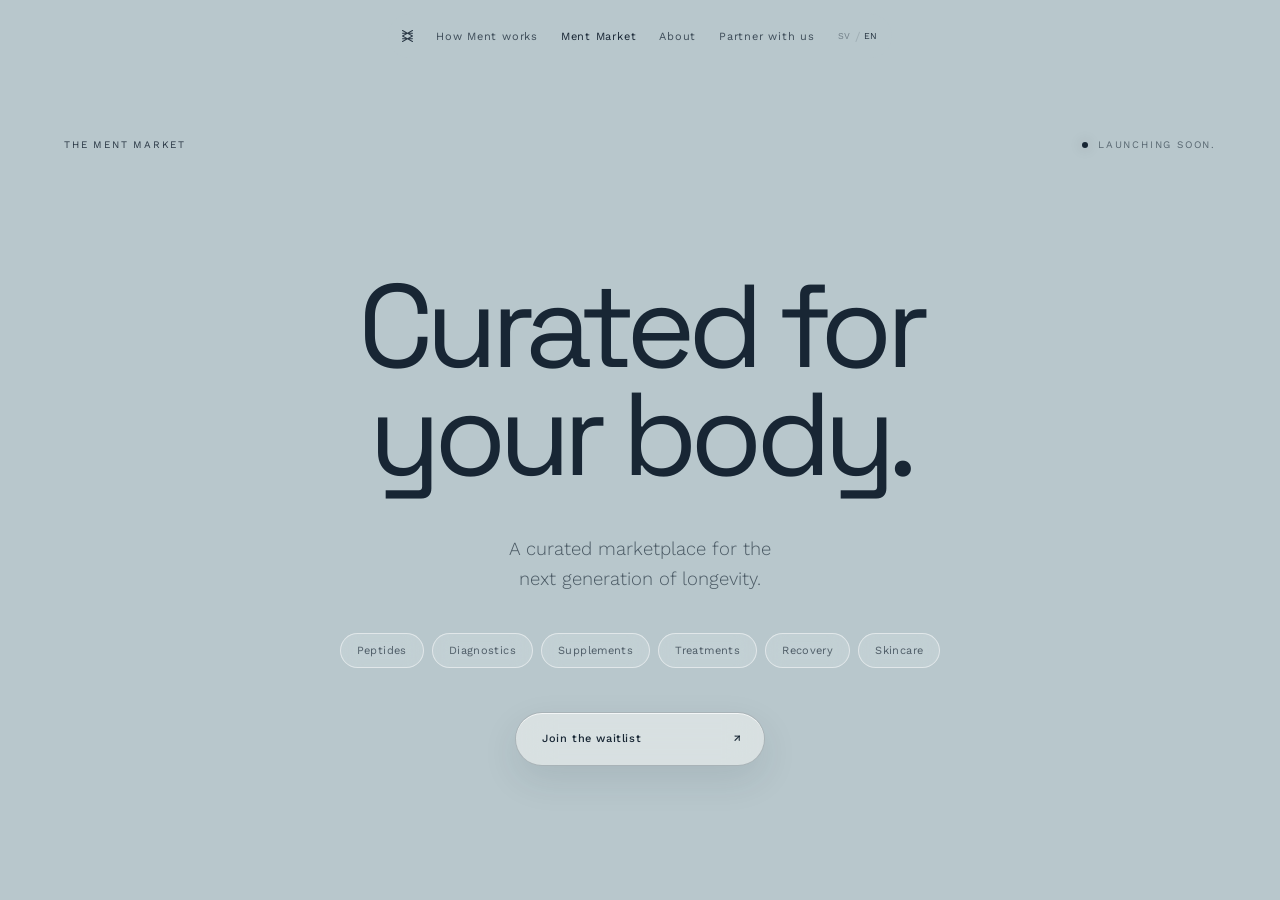
==== commit 1ca986fe: "Add partner contact page" ====
--- a/ment-market.html
+++ b/ment-market.html
@@ -26,6 +26,7 @@
         <a href="index.html#sa-funkar-det" data-i18n="nav.how">Så funkar Ment</a>
         <a href="ment-market.html" class="is-current" aria-current="page" data-i18n="nav.market">Ment Market</a>
         <a href="om-oss.html" data-i18n="nav.about">Om oss</a>
+        <a href="partner.html" data-i18n="nav.partner">Samarbeta</a>
       </nav>
       <div class="ment-header__actions">
         <span class="lang-switch" role="group" aria-label="Språk" data-i18n-aria-label="lang.label">
--- a/landing.css
+++ b/landing.css
@@ -440,31 +440,25 @@
 .membership-drawer__header h2 { grid-column: 2; text-align: center; font-size: 22px; font-weight: 500; letter-spacing: -.025em; }
 .membership-drawer__close { grid-column: 1; grid-row: 1; width: 46px; height: 46px; display: grid; place-items: center; border: 0; border-radius: 16px; color: var(--ment-ink); background: rgba(24,38,52,.055); font-size: 22px; cursor: pointer; transition: background .2s ease; }
 .membership-drawer__close:hover { background: rgba(24,38,52,.1); }
-.membership-drawer__body { height: calc(100% - 112px); overflow-y: auto; display: grid; gap: 14px; padding: 24px 30px 40px; }
-.membership-drawer__location { display: inline-flex; align-items: center; gap: 10px; justify-self: start; padding: 9px 12px; border: 1px solid rgba(24,38,52,.14); border-radius: 999px; color: rgba(24,38,52,.64); font-size: 8px; letter-spacing: .14em; }
+.membership-drawer__body { height: calc(100% - 112px); overflow-y: auto; display: grid; grid-auto-rows: max-content; align-content: start; gap: 14px; padding: 24px 30px 40px; }
+.membership-drawer__location { width: fit-content; height: auto; min-height: 0; display: inline-flex; align-items: center; align-self: start; gap: 10px; justify-self: start; padding: 9px 12px; border: 1px solid rgba(24,38,52,.14); border-radius: 999px; color: rgba(24,38,52,.64); font-size: 8px; letter-spacing: .14em; }
 .membership-drawer__location > span { width: 6px; height: 6px; border-radius: 50%; background: #9b8067; box-shadow: 0 0 12px rgba(155,128,103,.36); }
 .membership-choice { padding: 27px; border: 1px solid rgba(24,38,52,.12); border-radius: 28px; }
-.membership-choice--early { background: linear-gradient(145deg, #ebe5dc, #f8f5f0); box-shadow: 0 20px 52px rgba(24,38,52,.08); }
 .membership-choice--waitlist { background: rgba(255,255,255,.5); }
-.membership-choice__topline { display: flex; justify-content: space-between; gap: 20px; padding-bottom: 17px; border-bottom: 1px solid rgba(24,38,52,.13); color: rgba(24,38,52,.52); font-size: 8px; font-weight: 600; letter-spacing: .15em; }
 .membership-choice h3 { margin-top: 23px; font-size: 28px; letter-spacing: -.04em; }
 .membership-choice__label { color: rgba(24,38,52,.52); font-size: 8px; font-weight: 600; letter-spacing: .15em; }
-.membership-price { display: flex; align-items: baseline; gap: 9px; margin-top: 12px; }
-.membership-price strong { font-family: var(--ment-display); font-size: 66px; font-weight: 500; line-height: .95; letter-spacing: -.065em; }
-.membership-price span { color: rgba(24,38,52,.58); font-size: 11px; }
 .membership-choice__lead { max-width: 46ch; margin-top: 16px; color: rgba(24,38,52,.66); font-size: 12px; line-height: 1.65; }
-.membership-choice__details { margin-top: 22px; border-top: 1px solid rgba(24,38,52,.13); }
-.membership-choice__details li { display: grid; grid-template-columns: 28px 1fr; gap: 13px; align-items: center; min-height: 54px; border-bottom: 1px solid rgba(24,38,52,.13); }
-.membership-choice__details span { font-size: 8px; letter-spacing: .12em; opacity: .46; }
-.membership-choice__details p { font-size: 11px; line-height: 1.5; }
-.membership-choice__pending,
 .membership-form button { min-height: 50px; border: 0; border-radius: 999px; font-family: var(--ment-body); font-size: 10px; font-weight: 600; letter-spacing: .05em; }
-.membership-choice__pending { width: 100%; margin-top: 22px; color: white; background: var(--ment-ink); cursor: not-allowed; opacity: 1; }
-.membership-choice__note { margin-top: 9px; color: rgba(24,38,52,.48); font-size: 9px; text-align: center; }
 .membership-form { display: grid; grid-template-columns: minmax(0, 1fr) auto; gap: 6px; margin-top: 21px; padding: 6px 6px 6px 18px; border: 1px solid rgba(24,38,52,.18); border-radius: 999px; background: rgba(255,255,255,.66); }
+.membership-form[hidden] { display: none; }
 .membership-form input { min-width: 0; border: 0; outline: 0; color: var(--ment-ink); background: transparent; font-family: var(--ment-body); font-size: 11px; }
 .membership-form input::placeholder { color: rgba(24,38,52,.45); }
 .membership-form button { padding: 0 18px; border: 1px solid rgba(191,217,227,.28); color: white; background: var(--ment-ink); cursor: pointer; }
+.membership-form button:disabled { cursor: wait; opacity: .72; }
+.membership-turnstile { grid-column: 1 / -1; min-height: 0; display: flex; justify-content: center; }
+.membership-form__status { margin: 12px 8px 0; font-size: 11px; line-height: 1.5; }
+.membership-form__status.is-success { color: #48695b; }
+.membership-form__status.is-error { color: #9a4d4d; }
 
 /* FAQ */
 .faq { display: grid; grid-template-columns: minmax(260px, .72fr) minmax(0, 1.28fr); gap: clamp(42px, 6vw, 90px); align-items: start; padding: clamp(72px, 8vw, 112px) clamp(22px, 5vw, 72px); background: var(--ment-blue); }
